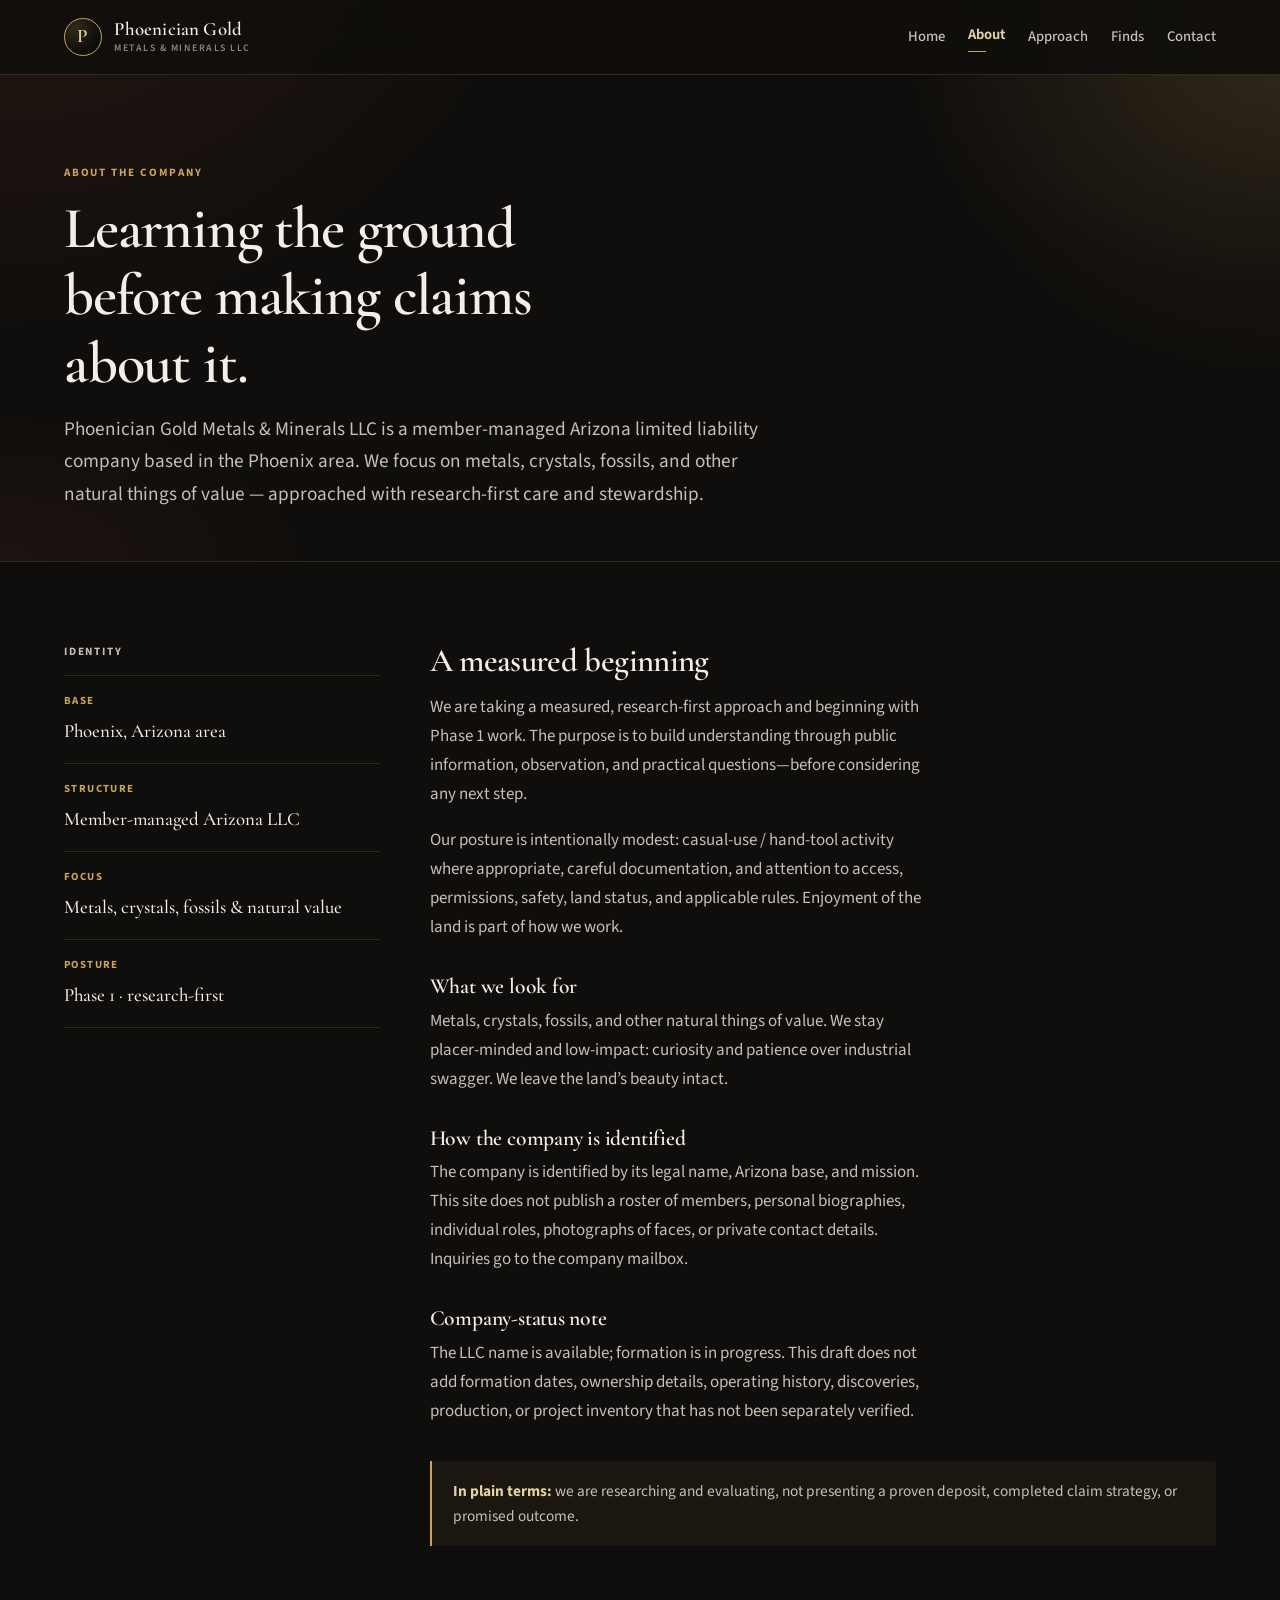
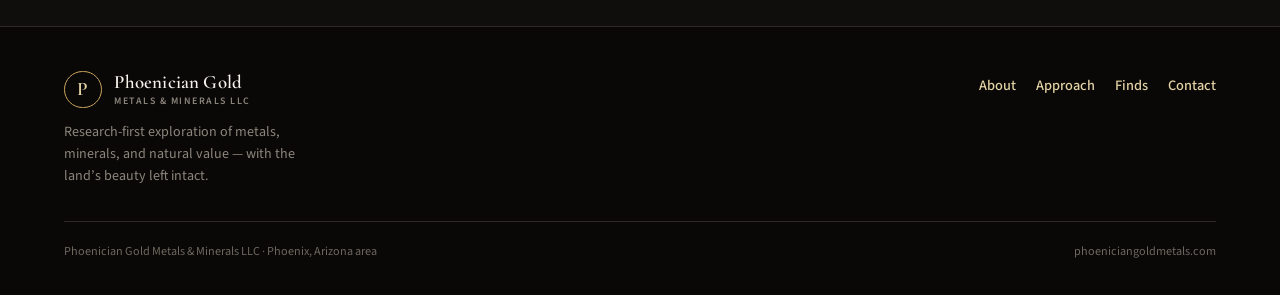
==== about.html @ b0250c51 "Remove the Legal page and all site links to it. Terrence asked to take the legal/disclaimer page off" ====
<!doctype html>
<html lang="en">
<head>
  <meta charset="utf-8">
  <meta name="viewport" content="width=device-width, initial-scale=1">
  <meta name="theme-color" content="#100e0c">
  <title>About Phoenician Gold Metals & Minerals LLC | Phoenix AZ</title>
  <meta name="description" content="Phoenician Gold Metals & Minerals LLC is a member-managed Arizona company exploring metals, crystals, fossils, and natural value with research-first stewardship.">
  <meta property="og:title" content="About Phoenician Gold Metals & Minerals LLC | Phoenix AZ">
  <meta property="og:description" content="Phoenician Gold Metals & Minerals LLC is a member-managed Arizona company exploring metals, crystals, fossils, and natural value with research-first stewardship.">
  <meta property="og:type" content="website">
  <meta property="og:url" content="https://phoeniciangoldmetals.com/about.html">
  <link rel="stylesheet" href="css/styles.css">
</head>
<body>
  <a class="skip-link" href="#main-content">Skip to content</a>
  <header class="site-header">
    <div class="container nav-wrap">
      <a class="brand" href="index.html" aria-label="Phoenician Gold Metals & Minerals LLC home">
        <span class="brand-mark" aria-hidden="true">P</span>
        <span class="brand-text">
          <span class="brand-name">Phoenician Gold</span>
          <span class="brand-place">Metals &amp; Minerals LLC</span>
        </span>
      </a>
      <input class="nav-toggle-input" type="checkbox" id="nav-toggle">
      <label class="nav-toggle" for="nav-toggle" aria-label="Menu" aria-controls="site-nav"><span></span></label>
      <nav class="site-nav" id="site-nav" aria-label="Primary navigation">
        <ul class="nav-list">
          <li><a href="index.html">Home</a></li>
          <li><a href="about.html" aria-current="page">About</a></li>
          <li><a href="approach.html">Approach</a></li>
          <li><a href="finds.html">Finds</a></li>
          <li><a href="contact.html">Contact</a></li>
        </ul>
      </nav>
    </div>
  </header>

  <main id="main-content">
    <section class="page-hero">
      <div class="container">
        <p class="eyebrow">About the company</p>
        <h1>Learning the ground before making claims about it.</h1>
        <p class="lede">Phoenician Gold Metals &amp; Minerals LLC is a member-managed Arizona limited liability company based in the Phoenix area. We focus on metals, crystals, fossils, and other natural things of value — approached with research-first care and stewardship.</p>
      </div>
    </section>

    <section class="prose">
      <div class="container prose-grid">
        <aside>
          <p class="eyebrow">Identity</p>
          <dl class="stat-list">
            <div>
              <dt>Base</dt>
              <dd>Phoenix, Arizona area</dd>
            </div>
            <div>
              <dt>Structure</dt>
              <dd>Member-managed Arizona LLC</dd>
            </div>
            <div>
              <dt>Focus</dt>
              <dd>Metals, crystals, fossils &amp; natural value</dd>
            </div>
            <div>
              <dt>Posture</dt>
              <dd>Phase 1 · research-first</dd>
            </div>
          </dl>
        </aside>
        <div>
          <h2>A measured beginning</h2>
          <p>We are taking a measured, research-first approach and beginning with Phase 1 work. The purpose is to build understanding through public information, observation, and practical questions—before considering any next step.</p>
          <p>Our posture is intentionally modest: casual-use / hand-tool activity where appropriate, careful documentation, and attention to access, permissions, safety, land status, and applicable rules. Enjoyment of the land is part of how we work.</p>

          <h3>What we look for</h3>
          <p>Metals, crystals, fossils, and other natural things of value. We stay placer-minded and low-impact: curiosity and patience over industrial swagger. We leave the land’s beauty intact.</p>

          <h3>How the company is identified</h3>
          <p>The company is identified by its legal name, Arizona base, and mission. This site does not publish a roster of members, personal biographies, individual roles, photographs of faces, or private contact details. Inquiries go to the company mailbox.</p>

          <h3>Company-status note</h3>
          <p>The LLC name is available; formation is in progress. This draft does not add formation dates, ownership details, operating history, discoveries, production, or project inventory that has not been separately verified.</p>

          <div class="callout">
            <strong>In plain terms:</strong> we are researching and evaluating, not presenting a proven deposit, completed claim strategy, or promised outcome.
          </div>
        </div>
      </div>
    </section>
  </main>

  <footer class="site-footer">
    <div class="container">
      <div class="footer-grid">
        <div>
          <a class="brand" href="index.html">
            <span class="brand-mark" aria-hidden="true">P</span>
            <span class="brand-text">
              <span class="brand-name">Phoenician Gold</span>
              <span class="brand-place">Metals &amp; Minerals LLC</span>
            </span>
          </a>
          <p>Research-first exploration of metals, minerals, and natural value — with the land’s beauty left intact.</p>
        </div>
        <ul class="footer-links">
          <li><a href="about.html">About</a></li>
          <li><a href="approach.html">Approach</a></li>
          <li><a href="finds.html">Finds</a></li>
          <li><a href="contact.html">Contact</a></li>
        </ul>
      </div>
      <div class="footer-bottom">
        <span>Phoenician Gold Metals &amp; Minerals LLC · Phoenix, Arizona area</span>
        <span>phoeniciangoldmetals.com</span>
      </div>
    </div>
  </footer>
</body>
</html>
---- css/styles.css ----
/* Phoenician Gold Metals & Minerals LLC — dark Arizona theme */
@import url("https://fonts.googleapis.com/css2?family=Cormorant+Garamond:ital,wght@0,500;0,600;0,700;1,500;1,600&family=Source+Sans+3:ital,wght@0,400;0,500;0,600;0,700;1,400&display=swap");

:root {
  --void: #090807;
  --charcoal: #100e0c;
  --obsidian: #161310;
  --panel: #1c1915;
  --panel-2: #221e19;
  --ink: #f3eee6;
  --ink-soft: #c6bfb4;
  --ink-muted: #8c857b;
  --line: #2d2923;
  --line-gold: rgba(201, 164, 92, 0.28);
  --gold: #c9a45c;
  --gold-deep: #9a7840;
  --gold-soft: #e4d2a4;
  --canyon: #8a3d2d;
  --canyon-deep: #5a261d;
  --ember: #6e3226;
  --white: #f7f3ec;
  --max: 72rem;
  --radius: 0.2rem;
  --radius-lg: 0.45rem;
  --shadow: 0 1.25rem 2.75rem rgba(0, 0, 0, 0.38);
  --shadow-sm: 0 0.4rem 1.2rem rgba(0, 0, 0, 0.28);
  --header-h: 4.6rem;
}

*, *::before, *::after { box-sizing: border-box; }

html {
  scroll-behavior: smooth;
  color-scheme: dark;
  background: var(--void);
}

body {
  margin: 0;
  color: var(--ink);
  background:
    radial-gradient(ellipse 80% 50% at 0% -10%, rgba(138, 61, 45, 0.24), transparent 55%),
    radial-gradient(ellipse 60% 40% at 100% 0%, rgba(201, 164, 92, 0.11), transparent 50%),
    var(--charcoal);
  font-family: "Source Sans 3", ui-sans-serif, system-ui, -apple-system, "Segoe UI", sans-serif;
  font-size: 1.0625rem;
  line-height: 1.7;
  -webkit-font-smoothing: antialiased;
  text-rendering: optimizeLegibility;
}

img, svg { display: block; max-width: 100%; height: auto; }

h1, h2, h3, h4, p, ul, ol, dl { margin-top: 0; }

h1, h2, h3 {
  color: var(--ink);
  font-family: "Cormorant Garamond", "Times New Roman", serif;
  font-weight: 600;
  letter-spacing: -0.02em;
  line-height: 1.15;
}

h1 {
  font-size: clamp(2.35rem, 5.4vw, 3.65rem);
  max-width: 20ch;
  margin-bottom: 1.3rem;
}

h2 {
  font-size: clamp(1.85rem, 3.6vw, 2.65rem);
  margin-bottom: 0.85rem;
}

h3 {
  font-size: 1.35rem;
  margin-bottom: 0.5rem;
  letter-spacing: -0.01em;
}

p { max-width: 62ch; margin-bottom: 1.1rem; }
p:last-child { margin-bottom: 0; }

a {
  color: var(--gold);
  text-underline-offset: 0.2em;
  transition: color 0.15s ease;
}
a:hover { color: var(--gold-soft); }

:focus-visible {
  outline: 2px solid var(--gold);
  outline-offset: 3px;
}

.skip-link {
  position: absolute;
  left: 1rem;
  top: -6rem;
  z-index: 100;
  padding: 0.65rem 1rem;
  border-radius: var(--radius);
  color: var(--void);
  background: var(--gold);
  font-weight: 600;
  text-decoration: none;
}
.skip-link:focus { top: 1rem; }

.visually-hidden {
  position: absolute;
  width: 1px;
  height: 1px;
  padding: 0;
  margin: -1px;
  overflow: hidden;
  clip: rect(0, 0, 0, 0);
  white-space: nowrap;
  border: 0;
}

.container {
  width: min(calc(100% - 2.75rem), var(--max));
  margin-inline: auto;
}

/* ——— Header ——— */
.site-header {
  position: sticky;
  top: 0;
  z-index: 50;
  border-bottom: 1px solid var(--line);
  background: rgba(16, 14, 12, 0.88);
  backdrop-filter: blur(14px);
  -webkit-backdrop-filter: blur(14px);
}

.nav-wrap {
  display: flex;
  align-items: center;
  justify-content: space-between;
  gap: 1.5rem;
  min-height: var(--header-h);
}

.brand {
  display: inline-flex;
  align-items: center;
  gap: 0.8rem;
  color: var(--ink);
  text-decoration: none;
}
.brand:hover { color: var(--ink); }

.brand-mark {
  display: grid;
  place-items: center;
  width: 2.35rem;
  height: 2.35rem;
  border: 1px solid var(--gold);
  border-radius: 50%;
  color: var(--gold-soft);
  font-family: "Cormorant Garamond", Georgia, serif;
  font-size: 1.2rem;
  font-weight: 600;
  background: radial-gradient(circle at 30% 25%, rgba(201, 164, 92, 0.18), transparent 62%);
}

.brand-text { display: grid; line-height: 1.15; }

.brand-name {
  font-family: "Cormorant Garamond", Georgia, serif;
  font-size: 1.18rem;
  font-weight: 600;
  letter-spacing: 0.01em;
}

.brand-place {
  margin-top: 0.16rem;
  color: var(--ink-muted);
  font-size: 0.62rem;
  font-weight: 600;
  letter-spacing: 0.15em;
  text-transform: uppercase;
}

.nav-toggle-input {
  position: absolute;
  width: 1px;
  height: 1px;
  overflow: hidden;
  clip: rect(0 0 0 0);
}

.nav-toggle {
  display: none;
  width: 2.6rem;
  height: 2.4rem;
  border: 1px solid var(--line);
  border-radius: var(--radius);
  background: var(--panel);
  cursor: pointer;
}

.nav-toggle span,
.nav-toggle span::before,
.nav-toggle span::after {
  display: block;
  width: 1.1rem;
  height: 1.5px;
  margin-inline: auto;
  background: var(--gold-soft);
  position: relative;
}
.nav-toggle span::before,
.nav-toggle span::after {
  content: "";
  position: absolute;
  left: 0;
}
.nav-toggle span::before { top: -6px; }
.nav-toggle span::after { top: 6px; }

.nav-list {
  display: flex;
  align-items: center;
  gap: clamp(0.7rem, 1.8vw, 1.7rem);
  margin: 0;
  padding: 0;
  list-style: none;
}

.nav-list a {
  display: block;
  padding: 0.45rem 0;
  color: var(--ink-soft);
  font-size: 0.92rem;
  font-weight: 500;
  text-decoration: none;
  transition: color 0.15s ease;
}
.nav-list a:hover { color: var(--ink); }
.nav-list a[aria-current="page"] {
  color: var(--gold-soft);
  font-weight: 650;
}
.nav-list a[aria-current="page"]::after {
  display: block;
  width: 1.1rem;
  height: 1px;
  margin-top: 0.22rem;
  background: var(--gold);
  content: "";
}

/* ——— Type helpers ——— */
.eyebrow {
  margin-bottom: 0.85rem;
  color: var(--gold);
  font-size: 0.7rem;
  font-weight: 700;
  letter-spacing: 0.16em;
  text-transform: uppercase;
}

.lede {
  color: var(--ink-soft);
  font-size: clamp(1.06rem, 1.9vw, 1.2rem);
  line-height: 1.7;
  max-width: 48rem;
}

/* ——— Hero ——— */
.hero {
  position: relative;
  padding: clamp(4rem, 9vw, 7.25rem) 0 clamp(3.75rem, 8vw, 5.75rem);
  overflow: hidden;
}

.hero::before {
  position: absolute;
  inset: 0;
  background:
    radial-gradient(ellipse 70% 55% at 8% 35%, rgba(201, 164, 92, 0.14), transparent 62%),
    radial-gradient(ellipse 45% 40% at 90% 80%, rgba(110, 50, 38, 0.28), transparent 68%);
  pointer-events: none;
  content: "";
}

.hero-grid {
  position: relative;
  display: grid;
  align-items: end;
  grid-template-columns: minmax(0, 1.2fr) minmax(15rem, 0.7fr);
  gap: clamp(2rem, 7vw, 6.5rem);
}

.hero-copy { position: relative; padding-top: 0.5rem; }

.hero-copy::before {
  position: absolute;
  top: -0.35rem;
  left: 0;
  width: 3.25rem;
  height: 1px;
  background: linear-gradient(90deg, var(--gold), var(--canyon));
  content: "";
}

.hero-aside {
  padding: 1.65rem 0 0 1.65rem;
  border-left: 1px solid var(--line-gold);
}

.hero-aside p {
  color: var(--ink-soft);
  font-size: 0.95rem;
  line-height: 1.65;
}

.hero-aside strong {
  display: block;
  margin-bottom: 0.45rem;
  color: var(--gold-soft);
  font-family: "Cormorant Garamond", Georgia, serif;
  font-size: 1.35rem;
  font-weight: 600;
}

.actions {
  display: flex;
  align-items: center;
  flex-wrap: wrap;
  gap: 1rem 1.5rem;
  margin-top: 2.1rem;
}

.button {
  display: inline-block;
  padding: 0.82rem 1.35rem;
  border: 1px solid var(--gold);
  border-radius: var(--radius);
  color: var(--void);
  background: var(--gold);
  font-size: 0.94rem;
  font-weight: 650;
  letter-spacing: 0.02em;
  text-decoration: none;
  transition: background 0.15s ease, border-color 0.15s ease, color 0.15s ease, transform 0.15s ease;
}
.button:hover {
  border-color: var(--gold-soft);
  color: var(--void);
  background: var(--gold-soft);
}
.button:active { transform: translateY(1px); }

.button-ghost {
  color: var(--gold-soft);
  background: transparent;
}
.button-ghost:hover {
  color: var(--void);
  background: var(--gold-soft);
}

.text-link {
  color: var(--gold-soft);
  font-weight: 650;
  text-decoration: none;
  border-bottom: 1px solid rgba(201, 164, 92, 0.4);
}
.text-link:hover {
  color: var(--ink);
  border-bottom-color: var(--ink);
}

.trust-line {
  margin-top: 2.4rem;
  color: var(--ink-muted);
  font-size: 0.8rem;
  font-weight: 500;
  letter-spacing: 0.04em;
}

/* ——— Sections ——— */
.section { padding: clamp(3.75rem, 8vw, 6rem) 0; }
.section-alt {
  background: linear-gradient(180deg, var(--obsidian), #14110e);
}
.section-rule { border-top: 1px solid var(--line); }

.section-intro {
  display: grid;
  grid-template-columns: minmax(11rem, 0.42fr) minmax(0, 1fr);
  gap: clamp(1.5rem, 4vw, 3.25rem);
  margin-bottom: 2.75rem;
  align-items: start;
}

.section-intro h2 { max-width: 16ch; }
.section-intro p {
  color: var(--ink-soft);
  font-size: 1.06rem;
}

/* ——— Cards ——— */
.cards {
  display: grid;
  grid-template-columns: repeat(3, 1fr);
  gap: 1.15rem;
}

.card {
  padding: 1.7rem 1.55rem;
  border: 1px solid var(--line);
  border-radius: var(--radius-lg);
  background: var(--panel);
  box-shadow: var(--shadow-sm);
}

.section-alt .card { background: var(--panel-2); }

.card-number {
  display: block;
  margin-bottom: 1.4rem;
  color: var(--gold);
  font-family: "Cormorant Garamond", Georgia, serif;
  font-size: 1.1rem;
  font-weight: 600;
  letter-spacing: 0.04em;
}

.card p {
  margin-bottom: 0;
  color: var(--ink-soft);
  font-size: 0.97rem;
}

/* ——— Callout ——— */
.callout {
  margin-top: 2.25rem;
  padding: 1.1rem 1.3rem;
  border-left: 2px solid var(--gold);
  border-radius: 0 var(--radius) var(--radius) 0;
  color: var(--ink-soft);
  background: rgba(201, 164, 92, 0.06);
  font-size: 0.96rem;
  line-height: 1.6;
}
.callout strong { color: var(--gold-soft); }

/* ——— Stewardship band ——— */
.steward-band {
  display: grid;
  grid-template-columns: repeat(2, 1fr);
  gap: 1.15rem;
}

.steward-item {
  padding: 1.6rem 1.5rem;
  border: 1px solid var(--line);
  border-radius: var(--radius-lg);
  background: var(--panel);
}

.steward-item h3 {
  margin-bottom: 0.45rem;
  font-size: 1.25rem;
}

.steward-item p {
  margin: 0;
  color: var(--ink-soft);
  font-size: 0.96rem;
}

/* ——— Page hero ——— */
.page-hero {
  padding: clamp(3.4rem, 8vw, 5.5rem) 0 3.15rem;
  border-bottom: 1px solid var(--line);
  background:
    radial-gradient(ellipse 50% 80% at 100% 0%, rgba(201, 164, 92, 0.08), transparent 55%),
    radial-gradient(ellipse 40% 50% at 0% 100%, rgba(110, 50, 38, 0.14), transparent 60%);
}

.page-hero h1 {
  max-width: 18ch;
  margin-bottom: 1rem;
}

.page-hero .lede { max-width: 44rem; }

/* ——— Prose ——— */
.prose { padding: clamp(3.25rem, 6.5vw, 5rem) 0; }

.prose-grid {
  display: grid;
  grid-template-columns: minmax(11rem, 0.4fr) minmax(0, 1fr);
  gap: clamp(1.5rem, 4vw, 3.25rem);
  align-items: start;
}

.prose h2 { font-size: clamp(1.65rem, 2.6vw, 2.05rem); }
.prose h3 { margin-top: 2rem; }
.prose p, .prose li { color: var(--ink-soft); }
.prose ul { padding-left: 1.25rem; margin-bottom: 1.1rem; }
.prose li { margin-bottom: 0.4rem; }

/* ——— Stats ——— */
.stat-list {
  display: grid;
  gap: 0;
  margin: 0;
}

.stat-list div {
  padding: 1rem 0;
  border-top: 1px solid var(--line);
}
.stat-list div:last-child { border-bottom: 1px solid var(--line); }

.stat-list dt {
  color: var(--gold);
  font-size: 0.68rem;
  font-weight: 700;
  letter-spacing: 0.13em;
  text-transform: uppercase;
}

.stat-list dd {
  margin: 0.28rem 0 0;
  color: var(--ink);
  font-family: "Cormorant Garamond", Georgia, serif;
  font-size: 1.18rem;
  font-weight: 500;
}

.stat-list.stat-grid {
  display: grid;
  grid-template-columns: repeat(2, 1fr);
  gap: 0 2rem;
}

/* ——— Contact panel ——— */
.contact-panel {
  max-width: 42rem;
  padding: clamp(1.6rem, 4vw, 2.5rem);
  border: 1px solid var(--line);
  border-radius: var(--radius-lg);
  background: var(--panel);
  box-shadow: var(--shadow);
}

.contact-panel h2 { margin-bottom: 0.75rem; }

.email {
  display: inline-block;
  margin: 0.5rem 0 1rem;
  color: var(--gold-soft);
  font-family: "Cormorant Garamond", Georgia, serif;
  font-size: clamp(1.2rem, 2.8vw, 1.7rem);
  font-weight: 600;
  letter-spacing: -0.01em;
  text-decoration: none;
  word-break: break-all;
}
.email:hover { color: var(--gold); }

.pending {
  color: var(--ink-soft);
  font-size: 0.92rem;
  line-height: 1.6;
}

.pending strong { color: var(--gold-soft); }

/* ——— CTA band ——— */
.cta-band .contact-panel {
  max-width: none;
  background:
    linear-gradient(135deg, rgba(201, 164, 92, 0.07), transparent 42%),
    var(--panel);
}

/* ——— Finds gallery ——— */
.finds-intro {
  max-width: 48rem;
}

.finds-block + .finds-block {
  margin-top: clamp(3rem, 6vw, 4.5rem);
}

.finds-block header {
  margin-bottom: 1.5rem;
}

.finds-grid {
  display: grid;
  grid-template-columns: repeat(2, 1fr);
  gap: 1.25rem;
}

.finds-grid-3 {
  grid-template-columns: repeat(3, 1fr);
}

.find-card {
  margin: 0;
  border: 1px solid var(--line);
  border-radius: var(--radius-lg);
  background: var(--panel);
  overflow: hidden;
  box-shadow: var(--shadow-sm);
}

.find-frame {
  background: var(--void);
  overflow: hidden;
}

.find-frame img {
  width: 100%;
  height: auto;
}

.teaser-card .find-frame {
  aspect-ratio: 1;
}

.teaser-card .find-frame img {
  width: 100%;
  height: 100%;
  object-fit: cover;
  object-position: center;
}

.teaser-card .find-frame-low img {
  object-position: center 72%;
}

.find-card figcaption {
  padding: 1.2rem 1.25rem 1.35rem;
}

.find-card h3 {
  margin-bottom: 0.4rem;
  font-size: 1.28rem;
}

.find-card p {
  margin: 0;
  color: var(--ink-soft);
  font-size: 0.94rem;
  max-width: none;
}

.find-meta {
  display: block;
  margin-bottom: 0.35rem;
  color: var(--gold);
  font-size: 0.68rem;
  font-weight: 700;
  letter-spacing: 0.12em;
  text-transform: uppercase;
}

.teaser-grid {
  display: grid;
  grid-template-columns: repeat(3, 1fr);
  gap: 1.15rem;
}

.teaser-card {
  display: block;
  text-decoration: none;
  color: inherit;
  border: 1px solid var(--line);
  border-radius: var(--radius-lg);
  overflow: hidden;
  background: var(--panel);
  transition: border-color 0.15s ease, transform 0.15s ease;
}
.teaser-card:hover {
  border-color: var(--line-gold);
  color: inherit;
  transform: translateY(-2px);
}

.teaser-card h3 {
  margin: 0;
  padding: 0.95rem 1.1rem 1.1rem;
  font-size: 1.2rem;
  color: var(--gold-soft);
}

/* ——— Footer ——— */
.site-footer {
  padding: 2.75rem 0 2rem;
  background: var(--void);
  color: var(--ink-muted);
  border-top: 1px solid var(--line);
}

.footer-grid {
  display: flex;
  align-items: flex-start;
  justify-content: space-between;
  gap: 2rem;
}

.site-footer .brand { color: var(--white); }
.site-footer .brand:hover { color: var(--white); }
.site-footer .brand-mark {
  border-color: var(--gold);
  color: var(--gold-soft);
  background: transparent;
}
.site-footer .brand-place,
.site-footer p {
  color: var(--ink-muted);
}
.site-footer p {
  margin: 0.85rem 0 0;
  font-size: 0.88rem;
  max-width: 34ch;
  line-height: 1.55;
}

.footer-links {
  display: flex;
  flex-wrap: wrap;
  gap: 0.85rem 1.25rem;
  margin: 0;
  padding: 0;
  list-style: none;
}
.footer-links a {
  color: var(--gold-soft);
  font-size: 0.9rem;
  font-weight: 500;
  text-decoration: none;
  border-bottom: 1px solid transparent;
}
.footer-links a:hover {
  color: var(--gold);
  border-bottom-color: rgba(201, 164, 92, 0.45);
}

.footer-bottom {
  display: flex;
  justify-content: space-between;
  gap: 1rem;
  margin-top: 2.1rem;
  padding-top: 1.25rem;
  border-top: 1px solid var(--line);
  color: #6d675e;
  font-size: 0.76rem;
}

/* ——— Responsive ——— */
@media (max-width: 880px) {
  .container { width: min(calc(100% - 2rem), var(--max)); }

  .nav-wrap {
    flex-wrap: wrap;
    min-height: 4.1rem;
    padding: 0.65rem 0;
  }

  .nav-toggle { display: grid; place-items: center; }

  .site-nav {
    display: none;
    flex-basis: 100%;
    padding-bottom: 0.75rem;
  }

  .nav-toggle-input:checked ~ .site-nav { display: block; }

  .nav-list {
    flex-direction: column;
    align-items: flex-start;
    gap: 0.15rem;
  }

  .nav-list a {
    padding: 0.55rem 0;
    font-size: 1rem;
  }

  .hero-grid,
  .section-intro,
  .prose-grid,
  .steward-band,
  .stat-list.stat-grid,
  .finds-grid,
  .finds-grid-3,
  .teaser-grid {
    grid-template-columns: 1fr;
    gap: 1.75rem;
  }

  .hero { padding-top: 3.25rem; }

  .hero-aside {
    padding: 1.35rem 0 0;
    border-top: 1px solid var(--line-gold);
    border-left: 0;
  }

  .section-intro { margin-bottom: 2rem; }
  .section-intro h2,
  .page-hero h1,
  h1 { max-width: none; }

  .cards { grid-template-columns: 1fr; }

  .footer-grid,
  .footer-bottom { flex-direction: column; }
}

@media (min-width: 640px) and (max-width: 880px) {
  .finds-grid,
  .teaser-grid { grid-template-columns: repeat(2, 1fr); }
}

@media (prefers-reduced-motion: reduce) {
  html { scroll-behavior: auto; }
  .button, a, .teaser-card { transition: none; }
  .teaser-card:hover { transform: none; }
}

@media (prefers-contrast: more) {
  :root {
    --ink-soft: #ddd6cb;
    --ink-muted: #b5aea3;
    --line: #5a5348;
    --gold: #e0be72;
  }
}
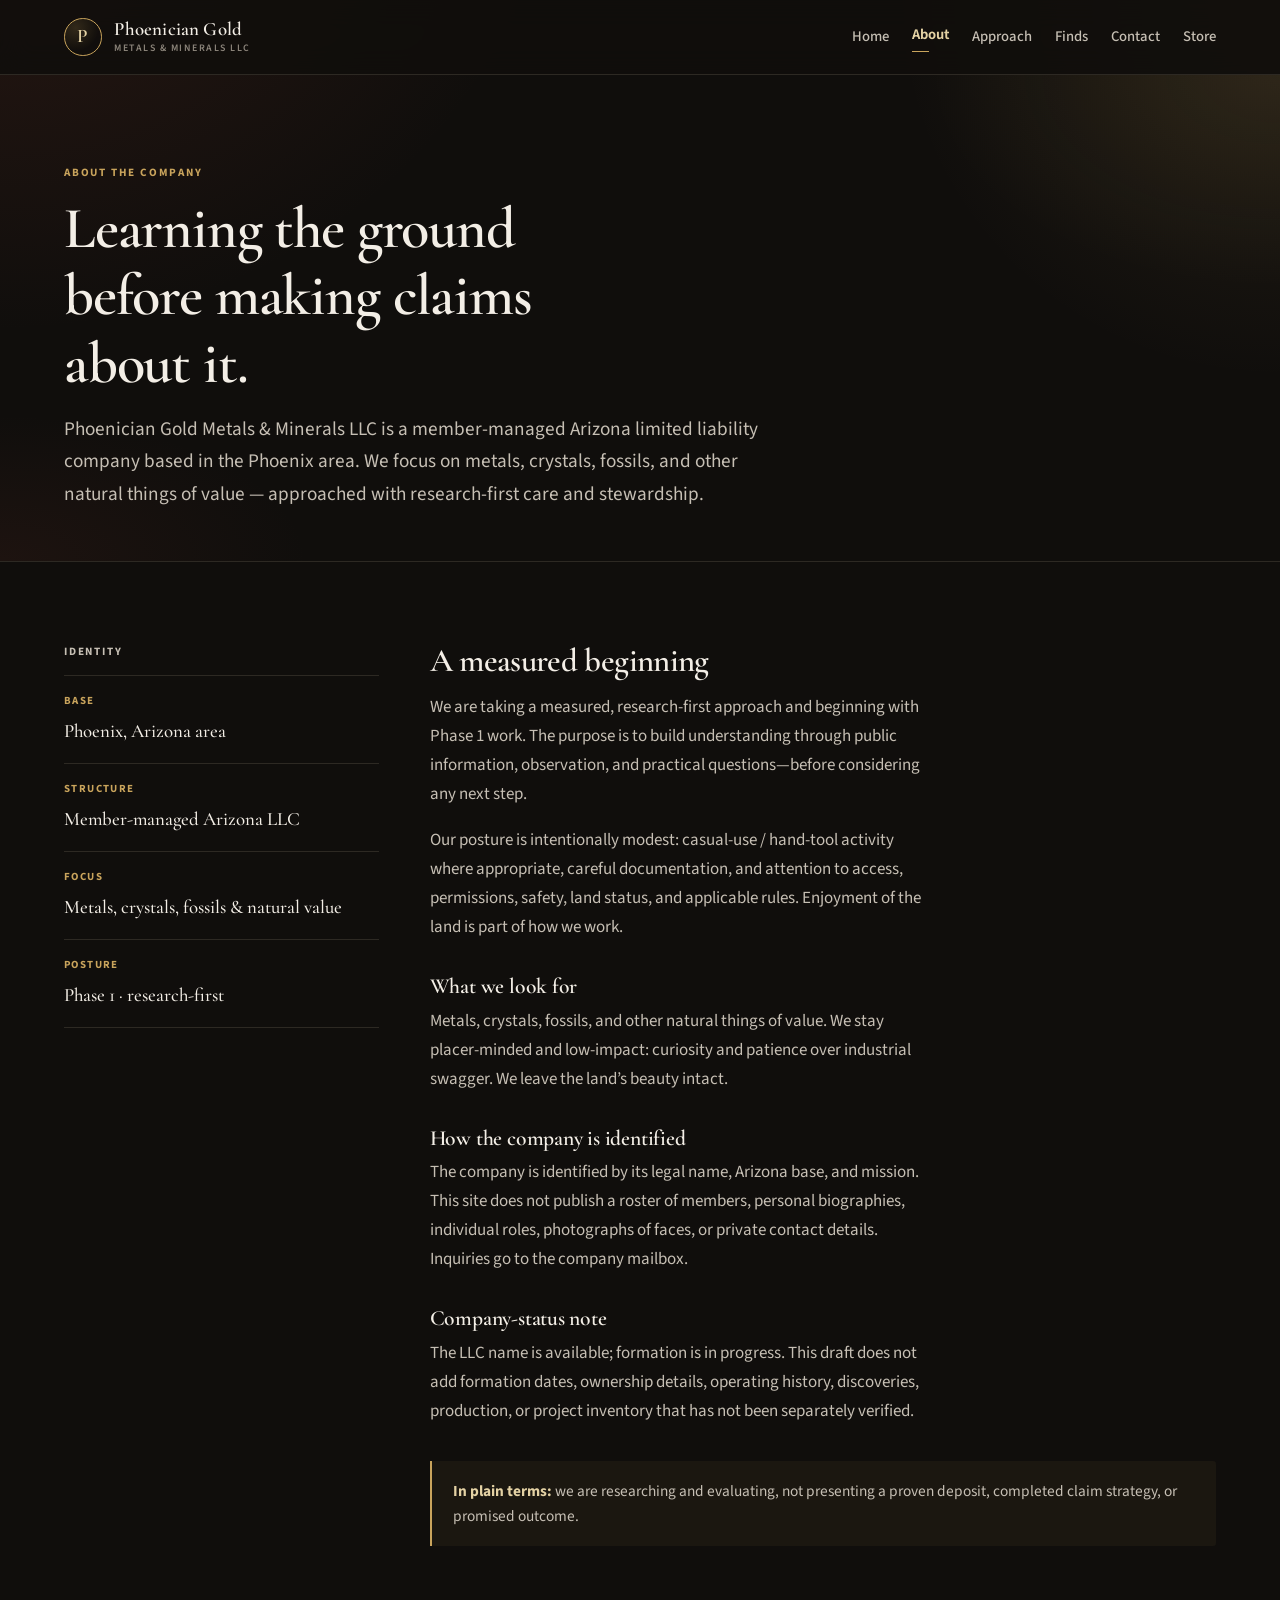
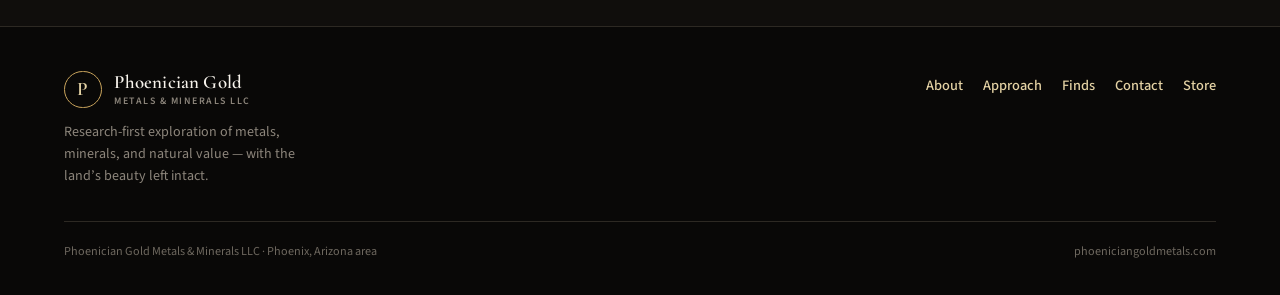
==== commit 233c085a: "Add a Phase 1 store page with placeholder product cards. Wire Store into the header and footer on ev" ====
--- a/about.html
+++ b/about.html
@@ -32,6 +32,7 @@
           <li><a href="approach.html">Approach</a></li>
           <li><a href="finds.html">Finds</a></li>
           <li><a href="contact.html">Contact</a></li>
+          <li><a href="store.html">Store</a></li>
         </ul>
       </nav>
     </div>
@@ -109,6 +110,7 @@
           <li><a href="approach.html">Approach</a></li>
           <li><a href="finds.html">Finds</a></li>
           <li><a href="contact.html">Contact</a></li>
+          <li><a href="store.html">Store</a></li>
         </ul>
       </div>
       <div class="footer-bottom">
--- a/css/styles.css
+++ b/css/styles.css
@@ -364,6 +364,22 @@
   background: var(--gold-soft);
 }
 
+.button-soon,
+a.button[aria-disabled="true"] {
+  color: var(--ink-muted);
+  background: transparent;
+  border-color: var(--line);
+  cursor: not-allowed;
+  pointer-events: none;
+}
+.button-soon:hover,
+a.button[aria-disabled="true"]:hover {
+  color: var(--ink-muted);
+  background: transparent;
+  border-color: var(--line);
+  transform: none;
+}
+
 .text-link {
   color: var(--gold-soft);
   font-weight: 650;
@@ -567,13 +583,6 @@
 }
 .email:hover { color: var(--gold); }
 
-.pending {
-  color: var(--ink-soft);
-  font-size: 0.92rem;
-  line-height: 1.6;
-}
-
-.pending strong { color: var(--gold-soft); }
 
 /* ——— CTA band ——— */
 .cta-band .contact-panel {
@@ -695,6 +704,74 @@
   color: var(--gold-soft);
 }
 
+/* ——— Store ——— */
+.product-grid {
+  display: grid;
+  grid-template-columns: repeat(2, minmax(0, 1fr));
+  gap: 1.15rem;
+}
+
+.product-card {
+  display: flex;
+  flex-direction: column;
+  margin: 0;
+  padding: 1.55rem 1.45rem 1.4rem;
+  border: 1px solid var(--line);
+  border-radius: var(--radius-lg);
+  background: var(--panel);
+  box-shadow: var(--shadow-sm);
+}
+
+.product-kind,
+.product-sku {
+  margin: 0;
+  color: var(--gold);
+  font-size: 0.68rem;
+  font-weight: 700;
+  letter-spacing: 0.12em;
+  text-transform: uppercase;
+}
+
+.product-kind { margin-bottom: 0.55rem; }
+
+.product-card h3 {
+  margin-bottom: 0.35rem;
+  font-size: 1.45rem;
+}
+
+.product-sku {
+  margin-bottom: 0.85rem;
+  color: var(--ink-muted);
+  letter-spacing: 0.08em;
+}
+
+.product-card > p:not(.product-kind):not(.product-sku) {
+  color: var(--ink-soft);
+  font-size: 0.96rem;
+}
+
+.product-foot {
+  display: flex;
+  flex-direction: column;
+  gap: 0.85rem;
+  margin-top: auto;
+  padding-top: 1.15rem;
+}
+
+.product-price {
+  margin: 0;
+  color: var(--gold-soft);
+  font-family: "Cormorant Garamond", Georgia, serif;
+  font-size: 1.35rem;
+  font-weight: 600;
+  letter-spacing: 0.04em;
+}
+
+.product-card .button-soon {
+  width: 100%;
+  text-align: center;
+}
+
 /* ——— Footer ——— */
 .site-footer {
   padding: 2.75rem 0 2rem;
@@ -797,7 +874,8 @@
   .stat-list.stat-grid,
   .finds-grid,
   .finds-grid-3,
-  .teaser-grid {
+  .teaser-grid,
+  .product-grid {
     grid-template-columns: 1fr;
     gap: 1.75rem;
   }
@@ -828,7 +906,7 @@
 
 @media (prefers-reduced-motion: reduce) {
   html { scroll-behavior: auto; }
-  .button, a, .teaser-card { transition: none; }
+  .button, a, .teaser-card, .button-soon { transition: none; }
   .teaser-card:hover { transform: none; }
 }
 
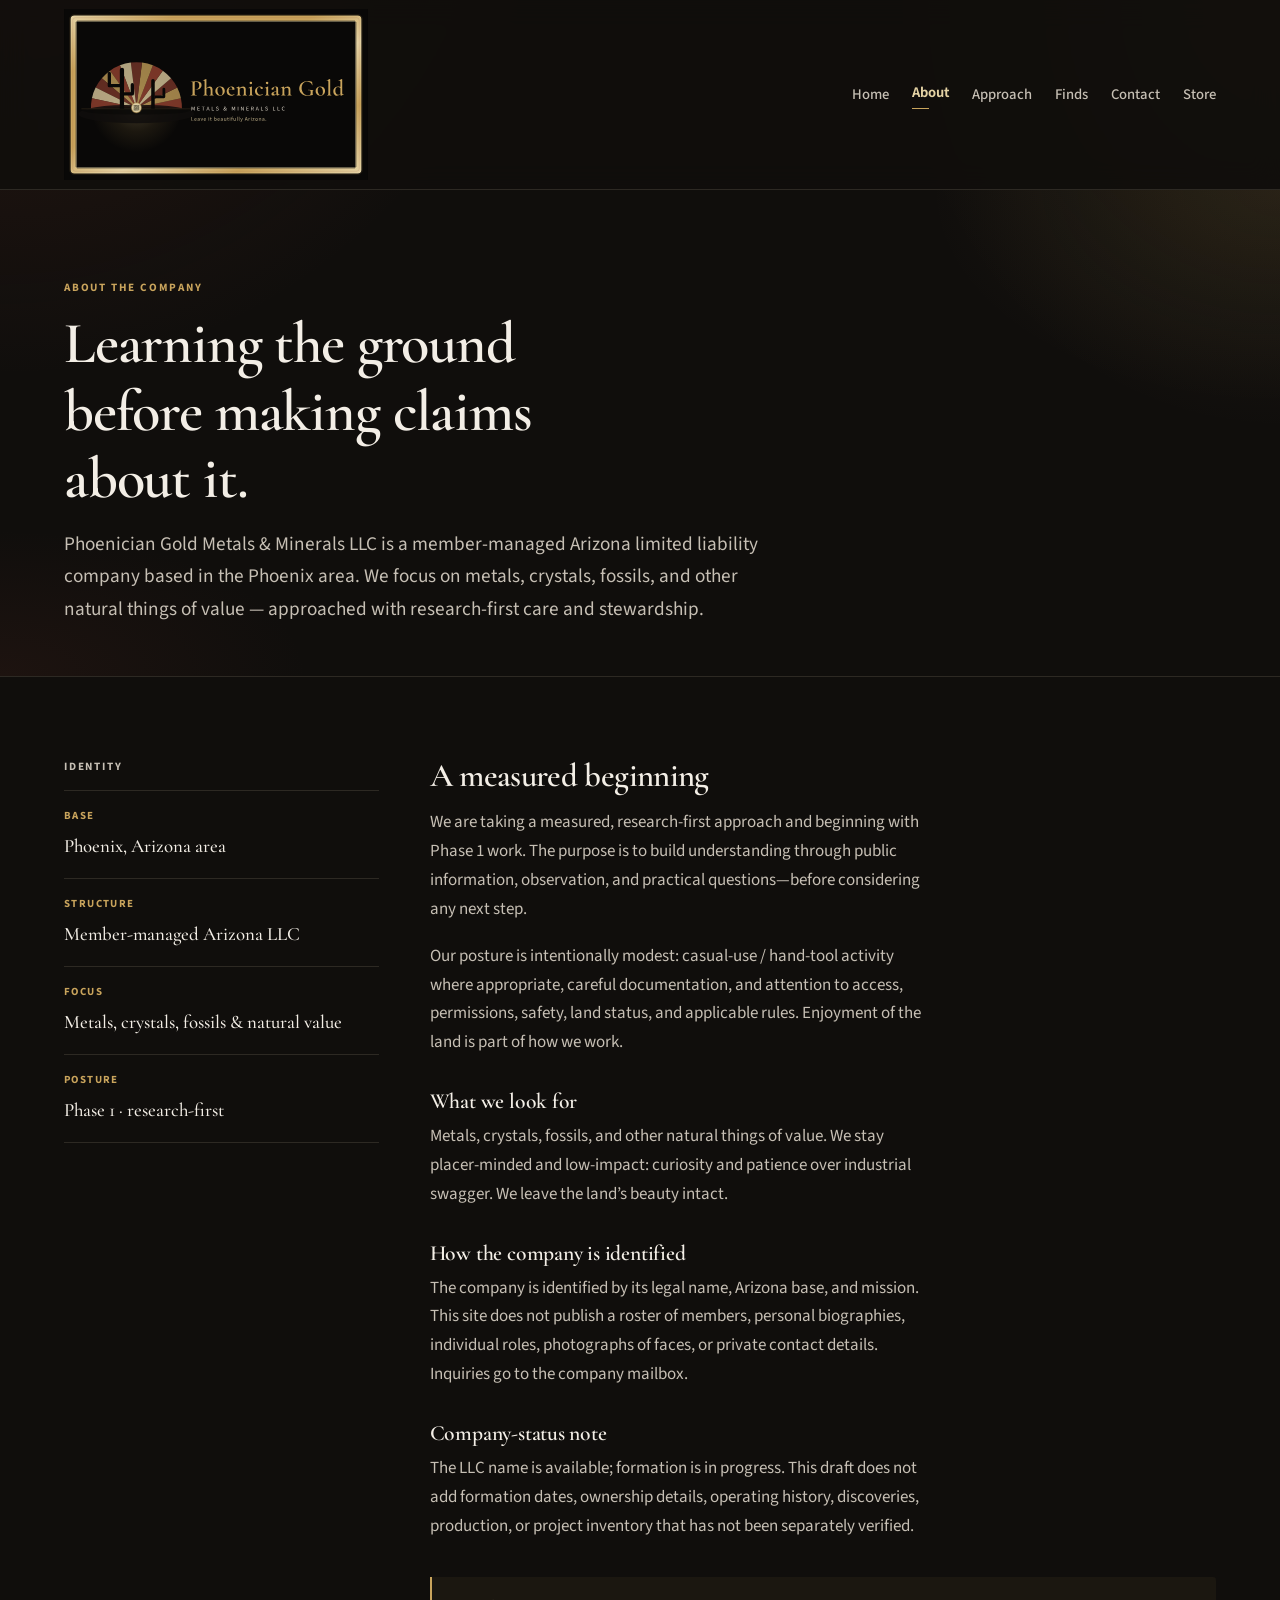
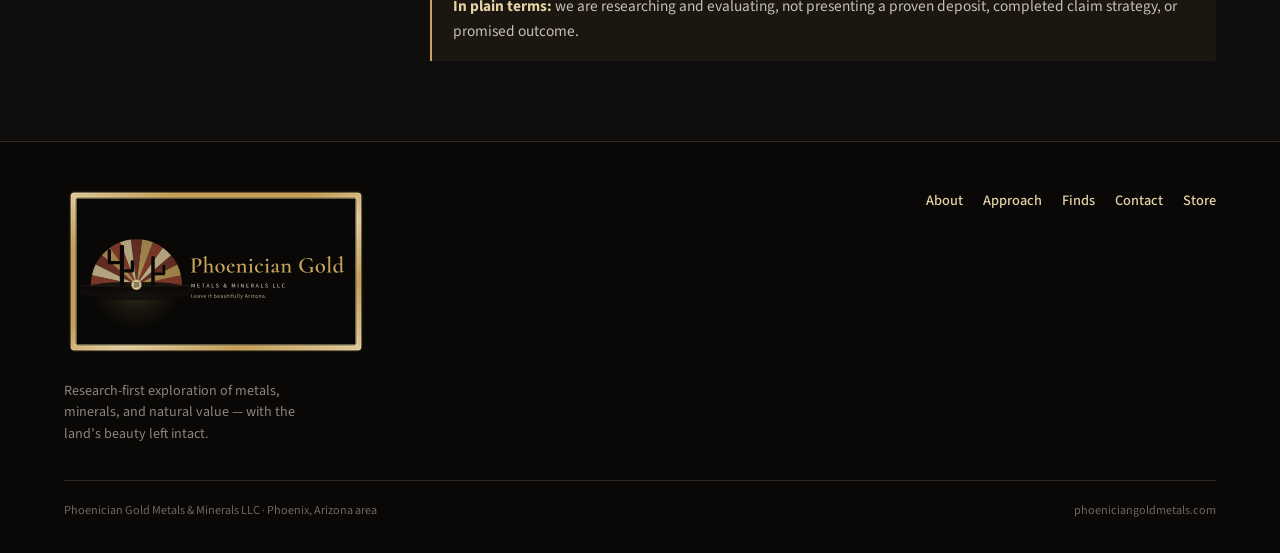
==== commit ee20e05f: "Use the official gold-bar lockup in the site header and footer. Replace the interim circular P wordm" ====
--- a/about.html
+++ b/about.html
@@ -16,12 +16,8 @@
   <a class="skip-link" href="#main-content">Skip to content</a>
   <header class="site-header">
     <div class="container nav-wrap">
-      <a class="brand" href="index.html" aria-label="Phoenician Gold Metals & Minerals LLC home">
-        <span class="brand-mark" aria-hidden="true">P</span>
-        <span class="brand-text">
-          <span class="brand-name">Phoenician Gold</span>
-          <span class="brand-place">Metals &amp; Minerals LLC</span>
-        </span>
+      <a class="brand brand-logo" href="index.html" aria-label="Phoenician Gold Metals & Minerals LLC home">
+        <img class="brand-logo-img" src="images/brand/primary-dark.svg" width="646" height="364" alt="Phoenician Gold Metals & Minerals LLC">
       </a>
       <input class="nav-toggle-input" type="checkbox" id="nav-toggle">
       <label class="nav-toggle" for="nav-toggle" aria-label="Menu" aria-controls="site-nav"><span></span></label>
@@ -96,12 +92,8 @@
     <div class="container">
       <div class="footer-grid">
         <div>
-          <a class="brand" href="index.html">
-            <span class="brand-mark" aria-hidden="true">P</span>
-            <span class="brand-text">
-              <span class="brand-name">Phoenician Gold</span>
-              <span class="brand-place">Metals &amp; Minerals LLC</span>
-            </span>
+          <a class="brand brand-logo" href="index.html" aria-label="Phoenician Gold Metals & Minerals LLC home">
+            <img class="brand-logo-img" src="images/brand/primary-dark.svg" width="646" height="364" alt="Phoenician Gold Metals & Minerals LLC">
           </a>
           <p>Research-first exploration of metals, minerals, and natural value — with the land’s beauty left intact.</p>
         </div>
--- a/css/styles.css
+++ b/css/styles.css
@@ -141,6 +141,7 @@
   justify-content: space-between;
   gap: 1.5rem;
   min-height: var(--header-h);
+  padding-block: 0.55rem;
 }
 
 .brand {
@@ -149,39 +150,20 @@
   gap: 0.8rem;
   color: var(--ink);
   text-decoration: none;
+  min-width: 0;
 }
 .brand:hover { color: var(--ink); }
 
-.brand-mark {
-  display: grid;
-  place-items: center;
-  width: 2.35rem;
-  height: 2.35rem;
-  border: 1px solid var(--gold);
-  border-radius: 50%;
-  color: var(--gold-soft);
-  font-family: "Cormorant Garamond", Georgia, serif;
-  font-size: 1.2rem;
-  font-weight: 600;
-  background: radial-gradient(circle at 30% 25%, rgba(201, 164, 92, 0.18), transparent 62%);
-}
-
-.brand-text { display: grid; line-height: 1.15; }
-
-.brand-name {
-  font-family: "Cormorant Garamond", Georgia, serif;
-  font-size: 1.18rem;
-  font-weight: 600;
-  letter-spacing: 0.01em;
-}
-
-.brand-place {
-  margin-top: 0.16rem;
-  color: var(--ink-muted);
-  font-size: 0.62rem;
-  font-weight: 600;
-  letter-spacing: 0.15em;
-  text-transform: uppercase;
+/* Official gold-bar lockup is a wide frame. Size it so “Phoenician Gold” stays readable. */
+.brand-logo {
+  gap: 0;
+  line-height: 0;
+}
+
+.brand-logo-img {
+  width: min(19rem, calc(100vw - 7rem));
+  height: auto;
+  max-width: 100%;
 }
 
 .nav-toggle-input {
@@ -789,17 +771,9 @@
 
 .site-footer .brand { color: var(--white); }
 .site-footer .brand:hover { color: var(--white); }
-.site-footer .brand-mark {
-  border-color: var(--gold);
-  color: var(--gold-soft);
-  background: transparent;
-}
-.site-footer .brand-place,
-.site-footer p {
-  color: var(--ink-muted);
-}
 .site-footer p {
   margin: 0.85rem 0 0;
+  color: var(--ink-muted);
   font-size: 0.88rem;
   max-width: 34ch;
   line-height: 1.55;
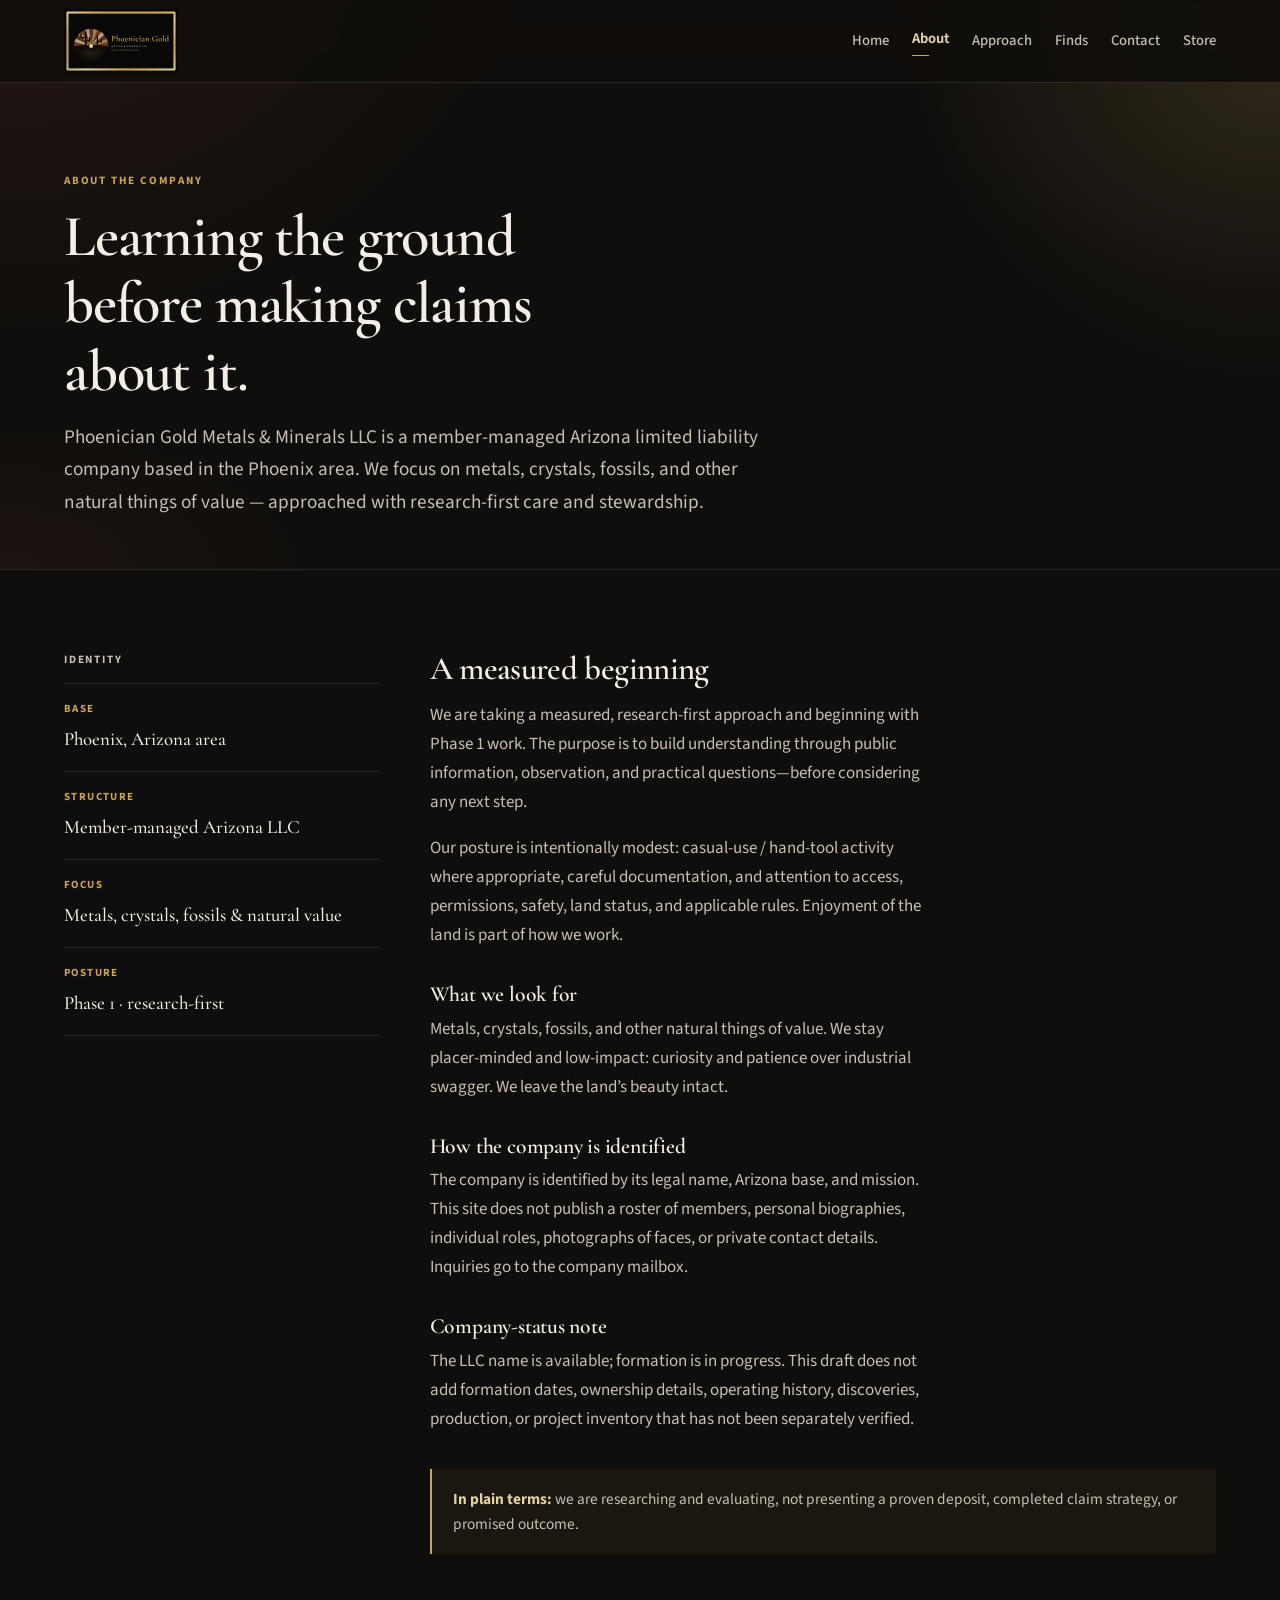
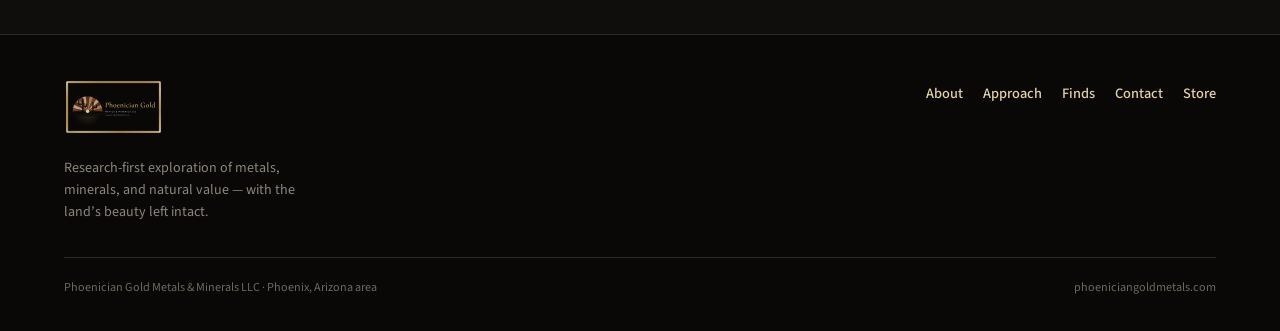
==== commit fd2b7d0b: "Add an inert privacy-light site analytics tracker. Pageviews and named events POST to a future Edge " ====
--- a/about.html
+++ b/about.html
@@ -111,5 +111,8 @@
       </div>
     </div>
   </footer>
+  <!-- Glintie/PG Web: fill ingestUrl and ingestKey in js/pg-site-analytics-config.js when the Edge Function site-analytics-ingest is live. -->
+  <script src="js/pg-site-analytics-config.js"></script>
+  <script src="js/pg-site-analytics.js"></script>
 </body>
 </html>
--- a/css/styles.css
+++ b/css/styles.css
@@ -154,16 +154,22 @@
 }
 .brand:hover { color: var(--ink); }
 
-/* Official gold-bar lockup is a wide frame. Size it so “Phoenician Gold” stays readable. */
+/* Gold-bar lockup is a wide frame; the name is a small band inside it.
+   Keep the plaque at header scale instead of the old 19rem banner. */
 .brand-logo {
   gap: 0;
   line-height: 0;
+  flex: 0 0 auto;
 }
 
 .brand-logo-img {
-  width: min(19rem, calc(100vw - 7rem));
-  height: auto;
-  max-width: 100%;
+  width: auto;
+  height: 4rem;
+  max-width: calc(100vw - 6.75rem);
+}
+
+.site-footer .brand-logo-img {
+  height: 3.5rem;
 }
 
 .nav-toggle-input {
@@ -820,6 +826,14 @@
     padding: 0.65rem 0;
   }
 
+  .brand-logo-img {
+    height: 3.05rem;
+  }
+
+  .site-footer .brand-logo-img {
+    height: 3rem;
+  }
+
   .nav-toggle { display: grid; place-items: center; }
 
   .site-nav {
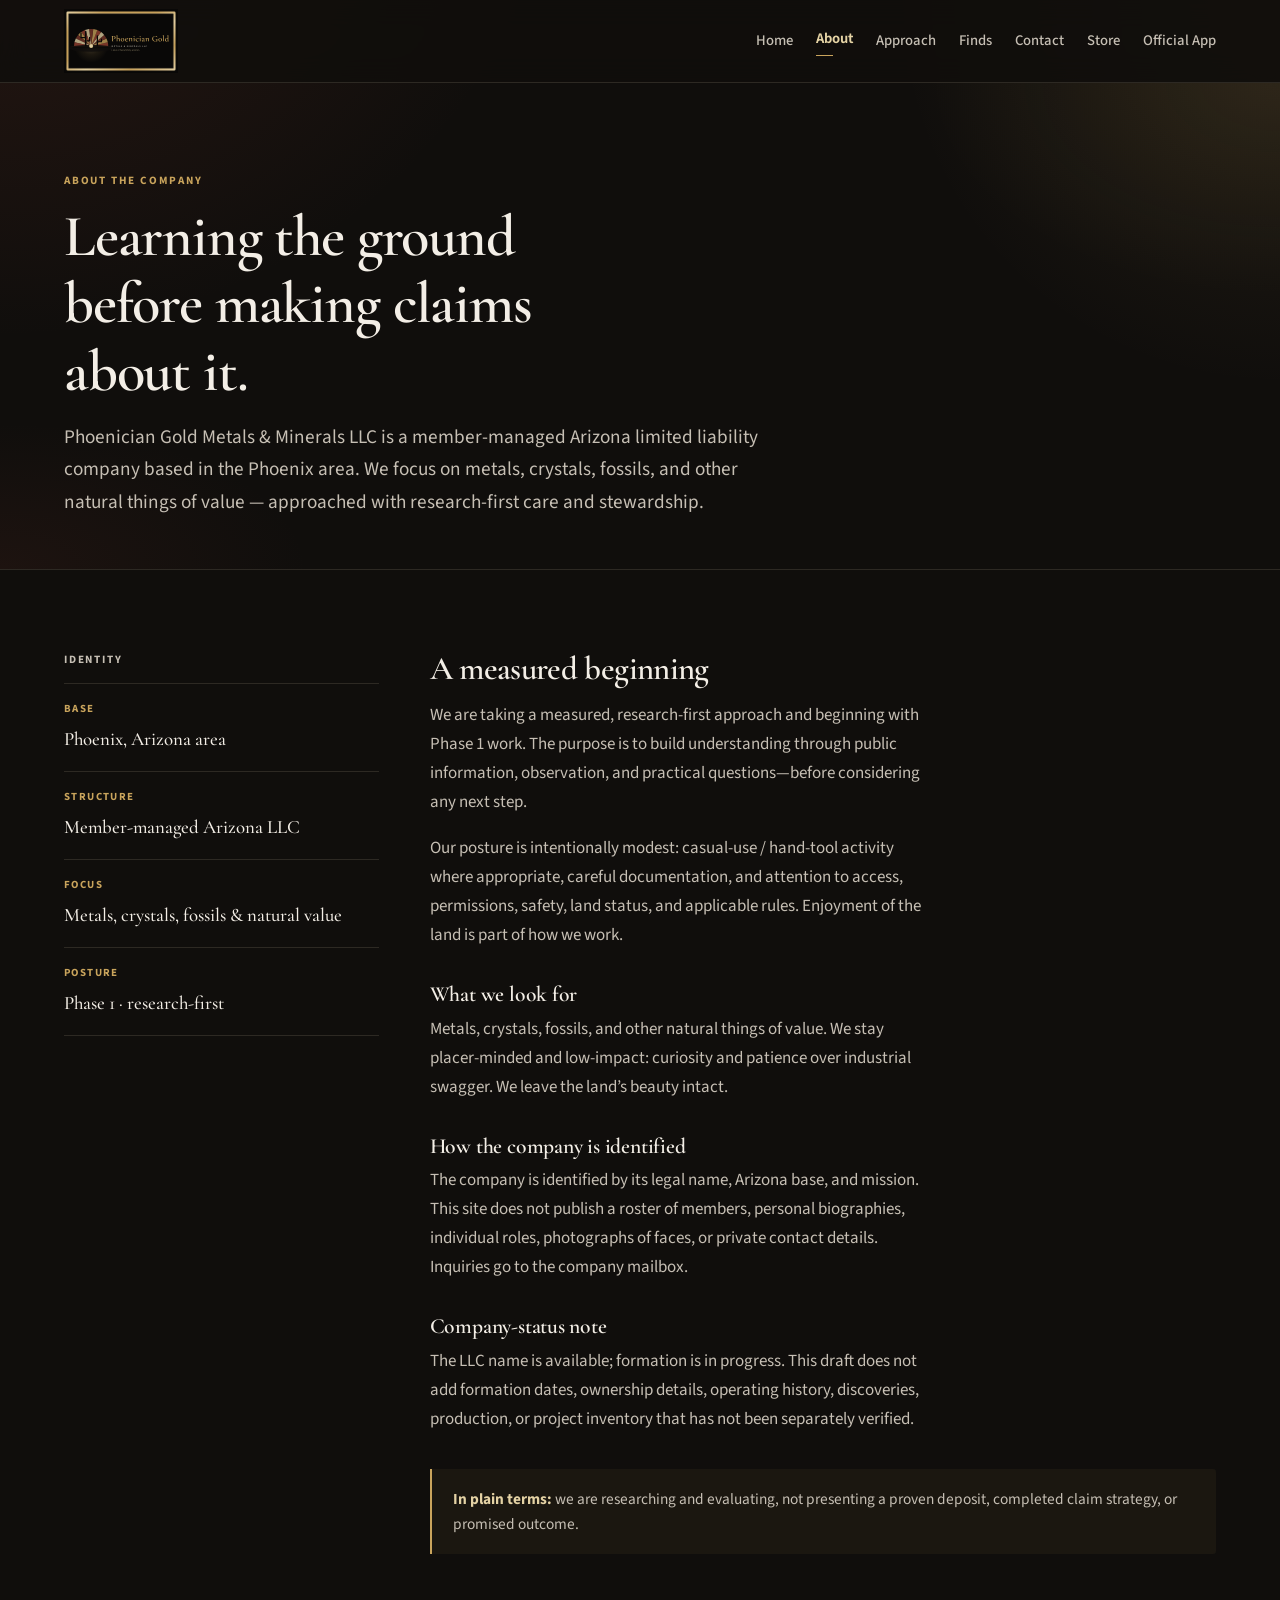
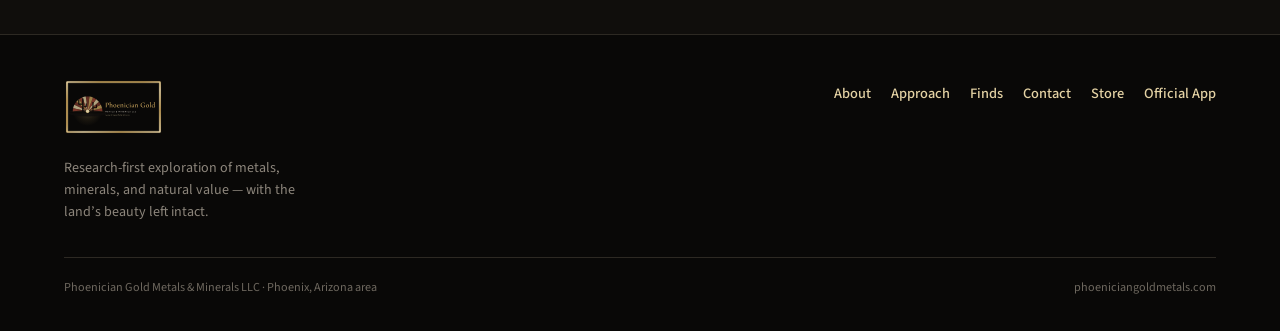
==== commit ad2e71e9: "Add Our Official Company App page with free sign-up New app.html marketing the official app as a roc" ====
--- a/about.html
+++ b/about.html
@@ -29,6 +29,7 @@
           <li><a href="finds.html">Finds</a></li>
           <li><a href="contact.html">Contact</a></li>
           <li><a href="store.html">Store</a></li>
+          <li><a href="app.html">Official App</a></li>
         </ul>
       </nav>
     </div>
@@ -103,6 +104,7 @@
           <li><a href="finds.html">Finds</a></li>
           <li><a href="contact.html">Contact</a></li>
           <li><a href="store.html">Store</a></li>
+          <li><a href="app.html">Official App</a></li>
         </ul>
       </div>
       <div class="footer-bottom">
--- a/css/styles.css
+++ b/css/styles.css
@@ -906,3 +906,39 @@
     --gold: #e0be72;
   }
 }
+
+/* ——— Official App page ——— */
+.app-glance {
+  margin: 0.8rem 0 0;
+  padding: 0;
+  list-style: none;
+  color: var(--ink-soft);
+}
+.app-glance li {
+  padding: 0.42rem 0 0.42rem 1.2rem;
+  border-bottom: 1px solid var(--line);
+  position: relative;
+}
+.app-glance li:last-child { border-bottom: 0; }
+.app-glance li::before {
+  content: "";
+  position: absolute;
+  left: 0;
+  top: 0.95rem;
+  width: 0.42rem;
+  height: 0.42rem;
+  border-radius: 50%;
+  background: var(--gold);
+}
+.app-features h3 { margin-bottom: 0.6rem; }
+.app-steps {
+  margin: 0 0 0.5rem;
+  padding-left: 1.3rem;
+  color: var(--ink-soft);
+}
+.app-steps li { margin-bottom: 0.85rem; padding-left: 0.2rem; }
+.app-steps strong { color: var(--ink); }
+.app-steps li::marker { color: var(--gold); font-weight: 650; }
+@media (max-width: 880px) {
+  .app-hero .actions .button { flex: 1 1 100%; text-align: center; }
+}
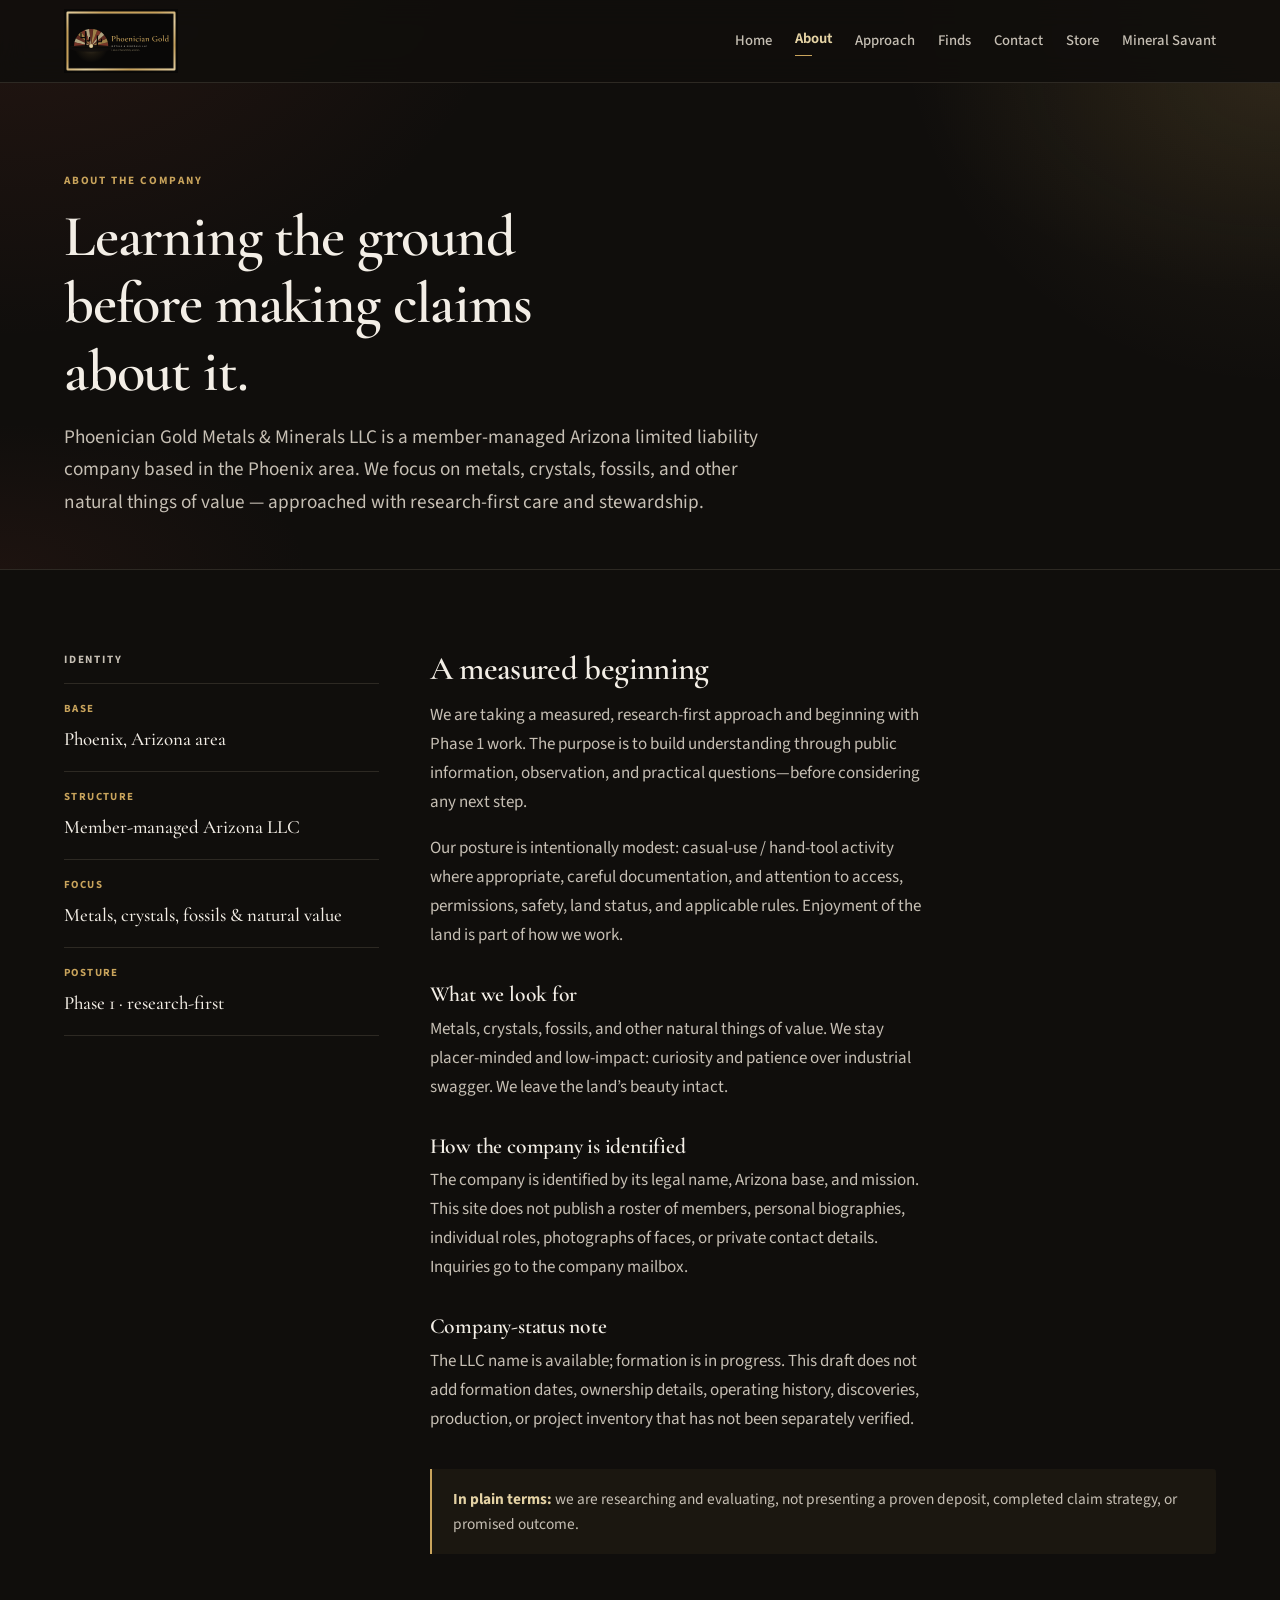
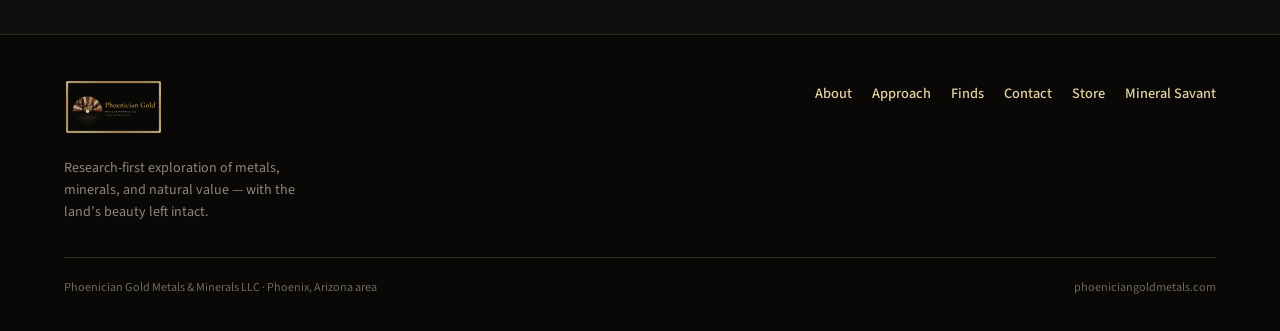
==== commit f9c41820: "Site: rename the app to Mineral Savant (nav, app.html title/meta/hero/Pro/steps); full official name" ====
--- a/about.html
+++ b/about.html
@@ -29,7 +29,7 @@
           <li><a href="finds.html">Finds</a></li>
           <li><a href="contact.html">Contact</a></li>
           <li><a href="store.html">Store</a></li>
-          <li><a href="app.html">Official App</a></li>
+          <li><a href="app.html">Mineral Savant</a></li>
         </ul>
       </nav>
     </div>
@@ -104,7 +104,7 @@
           <li><a href="finds.html">Finds</a></li>
           <li><a href="contact.html">Contact</a></li>
           <li><a href="store.html">Store</a></li>
-          <li><a href="app.html">Official App</a></li>
+          <li><a href="app.html">Mineral Savant</a></li>
         </ul>
       </div>
       <div class="footer-bottom">
--- a/css/styles.css
+++ b/css/styles.css
@@ -942,3 +942,70 @@
 @media (max-width: 880px) {
   .app-hero .actions .button { flex: 1 1 100%; text-align: center; }
 }
+
+/* ——— Official App page: HD / 3D maps + General vs Pro ——— */
+.app-maps {
+  background:
+    radial-gradient(ellipse at 85% 0%, rgba(201, 164, 92, 0.1), transparent 60%),
+    linear-gradient(180deg, var(--charcoal), var(--obsidian));
+}
+.app-maps .section-intro strong { color: var(--gold-soft); font-weight: 600; }
+.cards.app-map-uses { grid-template-columns: repeat(4, 1fr); }
+.app-map-uses .card { border-top: 2px solid var(--gold); }
+.app-map-uses h3 { margin-bottom: 0.6rem; }
+.app-note {
+  margin: 1.6rem 0 0;
+  color: var(--ink-muted);
+  font-size: 0.9rem;
+}
+.compare-wrap {
+  overflow-x: auto;
+  border: 1px solid var(--line);
+  border-radius: var(--radius-lg);
+  background: var(--panel);
+  box-shadow: var(--shadow-sm);
+}
+.compare {
+  width: 100%;
+  border-collapse: collapse;
+  font-size: 0.97rem;
+}
+.compare th,
+.compare td {
+  padding: 0.85rem 1.1rem;
+  border-bottom: 1px solid var(--line);
+  text-align: left;
+  vertical-align: top;
+}
+.compare tbody tr:last-child th,
+.compare tbody tr:last-child td { border-bottom: 0; }
+.compare thead th {
+  color: var(--gold);
+  font-size: 0.8rem;
+  font-weight: 650;
+  letter-spacing: 0.08em;
+  text-transform: uppercase;
+  background: rgba(201, 164, 92, 0.06);
+}
+.compare thead th span {
+  display: block;
+  margin-top: 0.2rem;
+  color: var(--ink-muted);
+  font-weight: 500;
+  letter-spacing: 0.04em;
+  text-transform: none;
+}
+.compare tbody th { color: var(--ink); font-weight: 500; }
+.compare td { width: 22%; color: var(--ink-soft); }
+.compare td.yes { color: var(--gold-soft); }
+.compare td.no { color: var(--ink-muted); }
+@media (max-width: 880px) {
+  .cards.app-map-uses { grid-template-columns: 1fr; }
+  .compare { font-size: 0.9rem; }
+  .compare th,
+  .compare td { padding: 0.7rem 0.75rem; }
+  .compare td { width: 26%; }
+}
+@media (min-width: 640px) and (max-width: 880px) {
+  .cards.app-map-uses { grid-template-columns: repeat(2, 1fr); }
+}
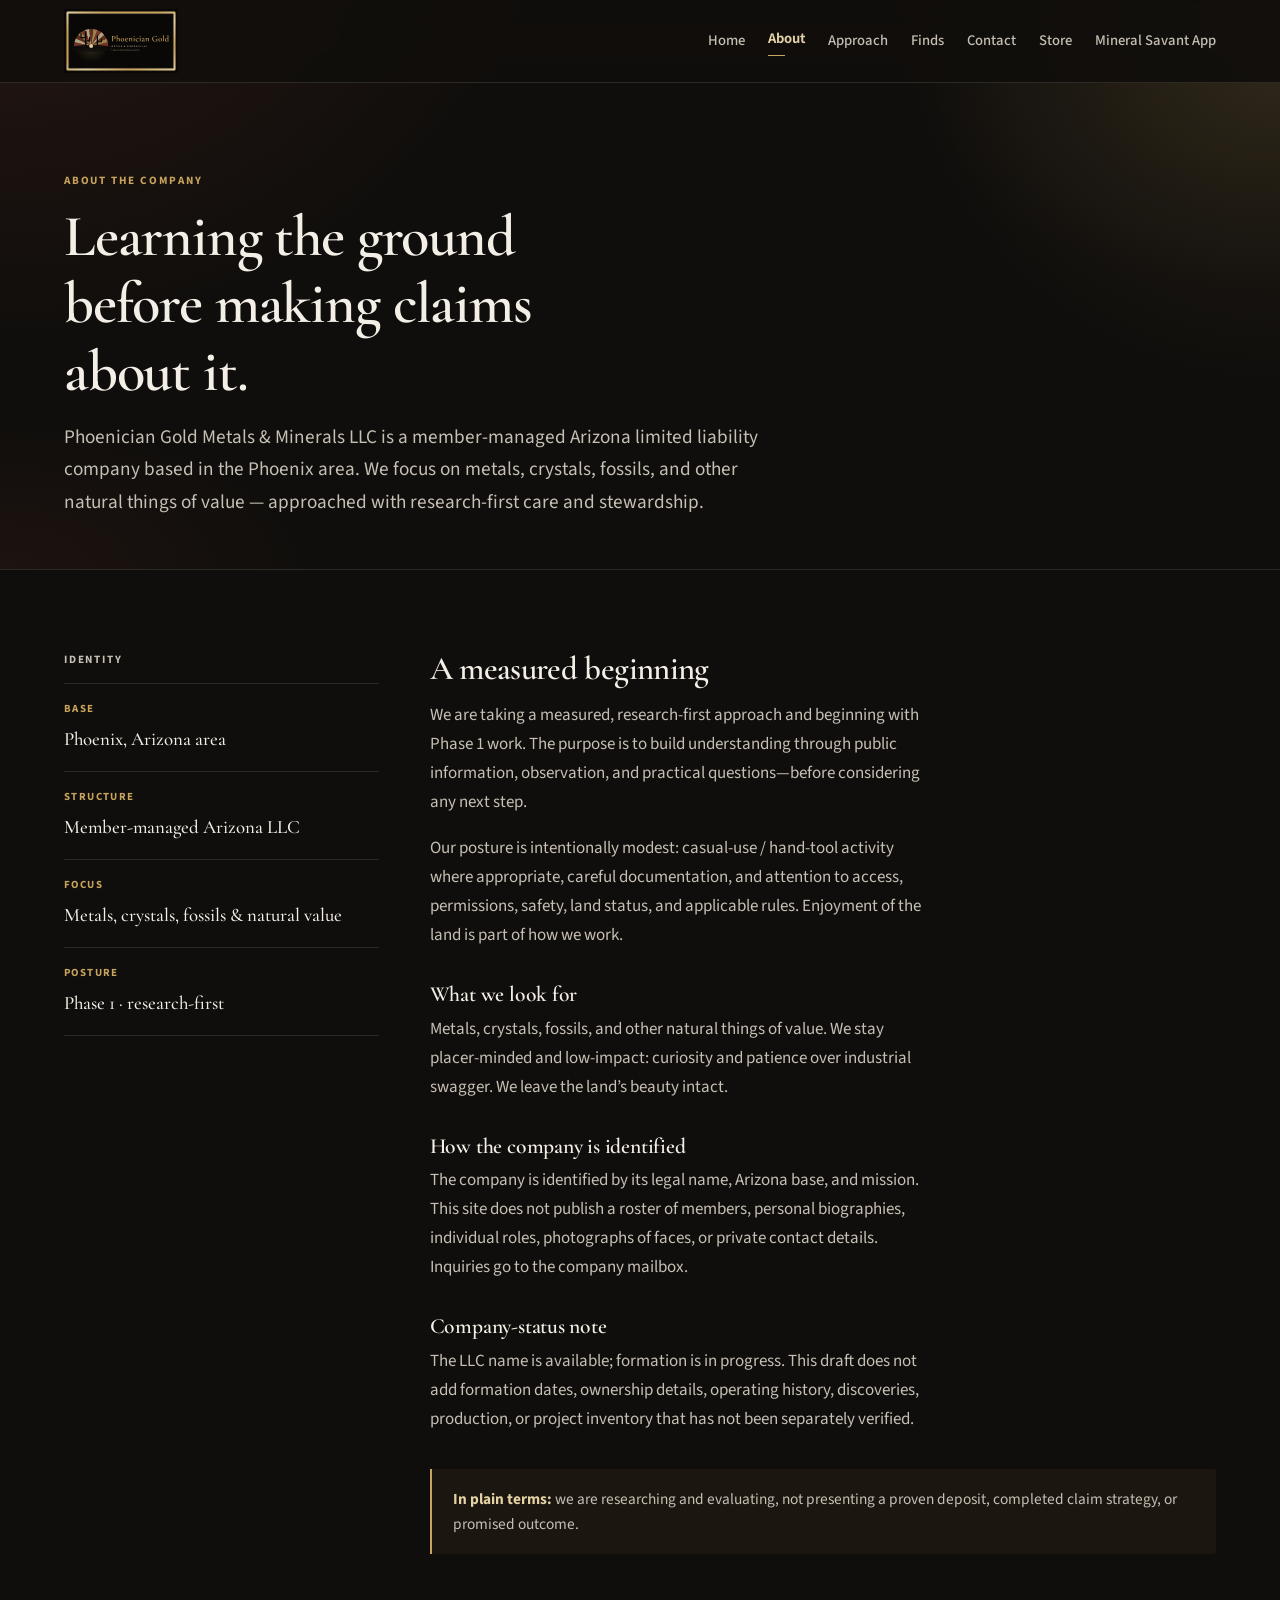
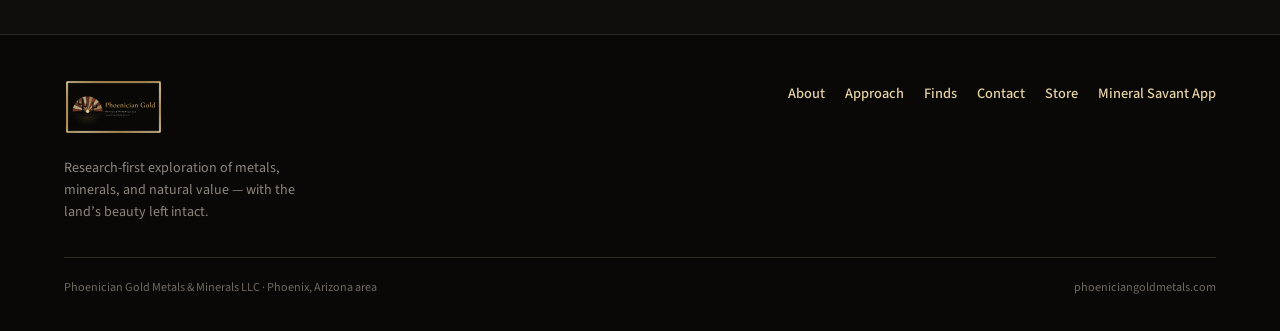
==== commit 57761bbe: "Site: nav and footer link reads 'Mineral Savant App'" ====
--- a/about.html
+++ b/about.html
@@ -29,7 +29,7 @@
           <li><a href="finds.html">Finds</a></li>
           <li><a href="contact.html">Contact</a></li>
           <li><a href="store.html">Store</a></li>
-          <li><a href="app.html">Mineral Savant</a></li>
+          <li><a href="app.html">Mineral Savant App</a></li>
         </ul>
       </nav>
     </div>
@@ -104,7 +104,7 @@
           <li><a href="finds.html">Finds</a></li>
           <li><a href="contact.html">Contact</a></li>
           <li><a href="store.html">Store</a></li>
-          <li><a href="app.html">Mineral Savant</a></li>
+          <li><a href="app.html">Mineral Savant App</a></li>
         </ul>
       </div>
       <div class="footer-bottom">
